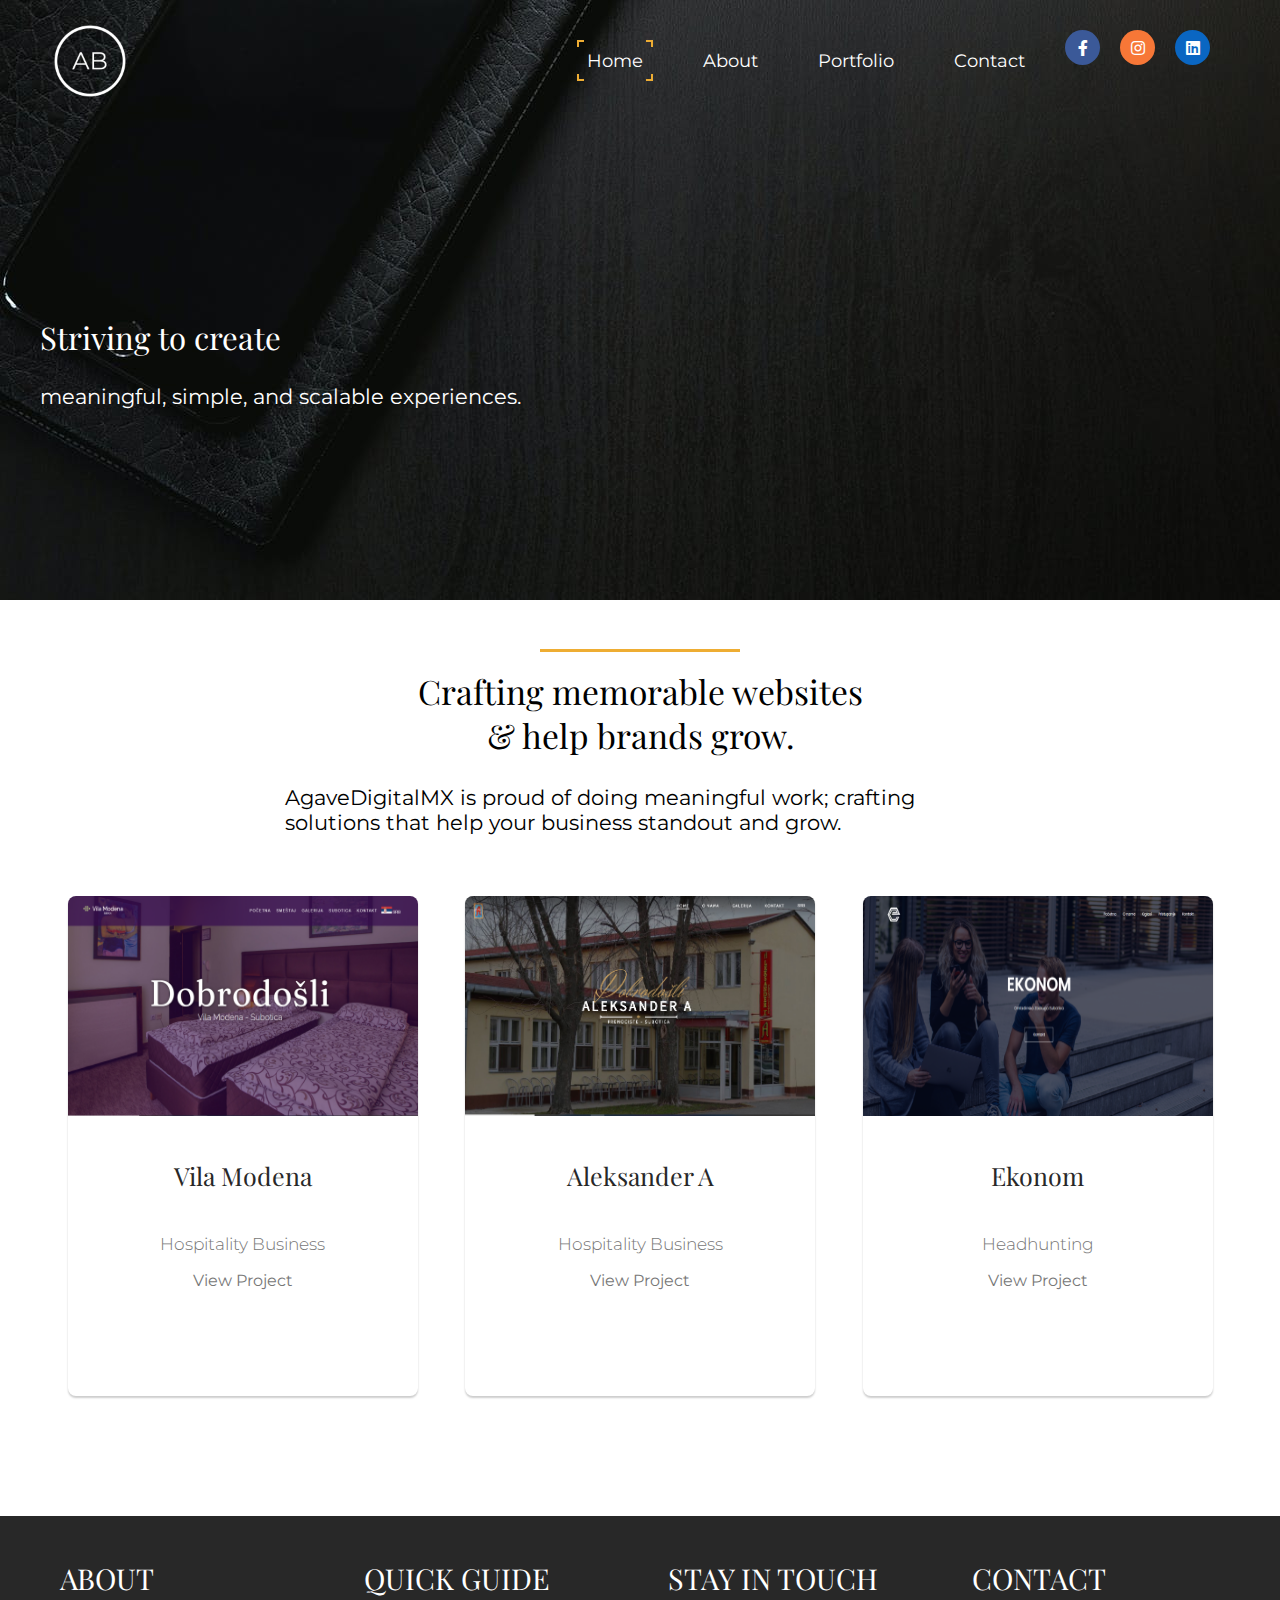
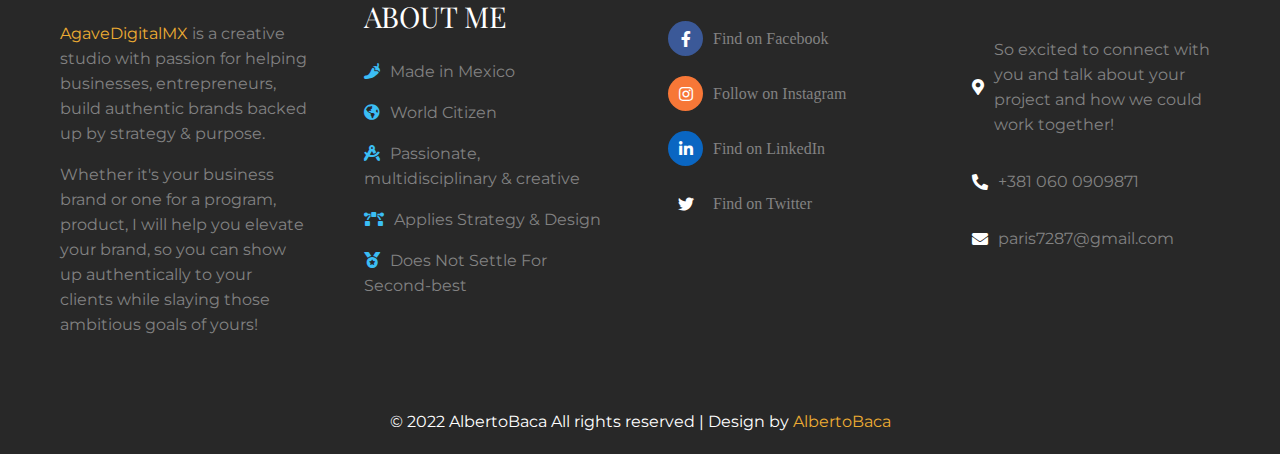
==== portfolio.html @ b795a7bc "Update portfolio.html" ====
<!DOCTYPE html>
<html lang="en">

<head>
    <meta charset="UTF-8">
    <meta http-equiv="X-UA-Compatible" content="IE=edge">
    <meta name="viewport" content="width=device-width, initial-scale=1.0">
    <title>Alberto Baca | Digital Marketing Specialist|Front-end Developer</title>
    <link rel="stylesheet" href="https://cdnjs.cloudflare.com/ajax/libs/font-awesome/5.15.2/css/all.min.css">
    <link rel="stylesheet" href="css/styles.css">
    <link rel="icon" href="favicon.ico">

</head>

<body>
    <header class="main-header">
        <div class="container container--flex">
            <img src="./images/Alberto Baca-logos_white.png" class="logo-alberto" alt="Alberto-Baca">
            <nav class="main-nav">
                <span class="icon-menu" id="btn-menu"><i class="fas fa-bars"></i></span>
                <ul class="menu" id="menu">
                    <li class="menu__item"><a href="index.html" class="menu__link menu__link--select"><span>Home</span></a></li>
                    <li class="menu__item"><a href="#main-footer" class="menu__link"><span>About</span></a></li>
                    <li class="menu__item"><a href="portfolio.html" class="menu__link"><span>Portfolio</span></a></li>
                    <li class="menu__item"><a href="" class="menu__link"><span>Contact</span></a></li>
                    <div class="nav-social">
                        <a href="https://www.facebook.com/alberto.baca.94" class="nav-social__item"><i
                                class="fab fa-facebook-f"></i></a>
                        <a href="" class="nav-social__item"><i class="fab fa-instagram"></i></a>
                        <a href="https://www.linkedin.com/in/alberto-baca-814433140/" class="nav-social__item"><i
                                class="fab fa-linkedin"></i></a>
                    </div>
                </ul>
            </nav>
        </div>
    </header>
    <div class="banner-portfolio">
        <div class="banner__content">
            <div class="container">
                <h2 class="banner__title">Striving to create</h2>
                <p class="banner__txt">meaningful, simple, and scalable experiences.</p>
            </div>
        </div>
    </div>

    <main class="main">
        <section class="welcome">
            <h2 class="section__title">Crafting memorable websites <br> & help brands grow.</h2>
            <p class="welcome__txt">AgaveDigitalMX is proud of doing meaningful work; crafting solutions that help your business standout and grow.</p>
        
    
        </section>

    <section>
    <div class="contenido">
        <div class="card">
            <img src="./images/vila modena.PNG" alt="">
            <h4>Vila Modena</h4>
            <p>Hospitality Business</p>
            <a href="https://abacadeveloper.github.io/VilaModena/">View Project</a>
        </div>
    
        <div class="card">
            <img src="./images/aleksandera.PNG" alt="">
            <h4>Aleksander A</h4>
            <p>Hospitality Business</p>
            <a href="https://abacadeveloper.github.io/AleksanderA/">View Project</a>
        </div>
    
        <div class="card">
            <img src="./images/Capture-ekonom.PNG" alt="">
            <h4>Ekonom</h4>
            <p>Headhunting</p>
            <a href=" https://abacadeveloper.github.io/ekonom/">View Project</a>
        </div>
    
        
     <!--

        <div class="card">
            <img src="./images/cardiophoenix.PNG" alt="">
            <h4>Cardio Phoenix</h4>
            <p>Medical device company</p>
            <a href="https://www.cardiophoenix.com/">View project</a>
        </div>
    -->
    
    </div>
    </section>
    </main>

    <footer class="main-footer">
        <div class="container">
            <div class="column column--50-25">
                <h2 class="footer__title">About</h2>
                <p class="footer__txt"><span class="color-span"> AgaveDigitalMX </span>is a creative studio with passion for
                    helping businesses, entrepreneurs, build authentic brands
                    backed up by strategy & purpose.
    
                <p class="footer__txt">Whether it's your business brand or one for a program, product, I will help you
                    elevate your brand, so you can
                    show up authentically to your clients while slaying those ambitious goals of yours!</p>
                <!--<p class="footer__author">- Alberto Baca</p>-->
            </div>
    
            <div class="column column--50-25">
                <h2 class="footer__title">Quick guide <br> about me</h2>
                <p class="footer__txt"><i class="fas fa-pepper-hot"></i>Made in Mexico</p>
                <p class="footer__txt"><i class="fas fa-globe-americas"></i>World Citizen</p>
                <p class="footer__txt"><i class="fas fa-drafting-compass"></i>Passionate, multidisciplinary & creative</p>
                <p class="footer__txt"><i class="fas fa-bezier-curve"></i>Applies Strategy & Design</p>
                <p class="footer__txt"><i class="fas fa-medal"></i>Does Not Settle For Second-best</p>
            </div>
            <div class="column column--50-25">
                <h2 class="footer__title">Stay in touch</h2>
                <div class="footer__socials">
                    <div class="social-icon">
                        <i class="fab fa-facebook-f"></i>
                        <a class="social__link" href="https://www.facebook.com/alberto.baca.94">Find on Facebook</a>
                    </div>
                    <div class="social-icon">
                        <i class="fab fa-instagram"></i>
                        <a class="social__link" href="">Follow on Instagram</a>
                    </div>
                    <div class="social-icon">
                        <i class="fab fa-linkedin-in"></i>
                        <a class="social__link" href="https://www.linkedin.com/in/alberto-baca-814433140/">Find on
                            LinkedIn</a>
                    </div>
                    <div class="social-icon">
                        <i class="fab fa-twitter"></i>
                        <a class="social__link" href="">Find on Twitter</a>
                    </div>
                </div>
            </div>
            <div class="column column--50-25">
                <h2 class="footer__title">Contact</h2>
                <div class="contact-icon">
                    <i class="fas fa-map-marker-alt"></i>
                    <p class="contact__txt">So excited to connect with you and talk about your project and how we could work
                        together!</p>
                </div>
                <div class="contact-icon">
                    <i class="fas fa-phone-alt"></i>
                    <p class="contact__txt">+381 060 0909871</p>
                </div>
    
                <div class="contact-icon">
                    <i class="fas fa-envelope"></i>
                    <p class="contact__txt">paris7287@gmail.com</p>
                </div>
            </div>
        </div>
        <p class="copy">&copy; 2022 AlbertoBaca All rights reserved | Design by <span
                class="color-span">AlbertoBaca</span>
        </p>
    </footer>



<script src="./js/menu.js"></script>
</body>
</html>
---- css/styles.css ----
@import url('https://fonts.googleapis.com/css2?family=Comforter&family=Montserrat:wght@100;200;300;400;500;700&family=Playfair+Display:wght@400;500;600;700;800&family=Source+Sans+Pro:wght@200;300;400;600;700&display=swap');

* {
  box-sizing: border-box;
}

body {
  margin: 0;
  font-family: "Roboto";
}

h1,
h2,
h3,
h4,
h5,
h6 {
  font-family: "Playfair Display";
  font-weight: 300;
}

img {
  display: block;
  max-width: 100%;
}

p {
  line-height: 25px;
  font-family: "Source Sans Pro";
}

.container--flex {
  display: flex;
  justify-content: space-between;
  align-items: center;
}

/*Estilos de header*/
.main-header {
  padding: 0 15px;
}

.logo-alberto{
  width: 100px;
}

.main-title {
  color: #fff;
}

.color-span {
  color: #eead33;
}
/*Estilos del menu*/

.icon-menu {
  font-size: 1.5em;
  color: #eead33;
  border: 1px solid white;
  display: block;
  padding: 5px 12px;
  border-radius: 5px;
  cursor: pointer;
}
.menu {
  position: absolute;
  top: 80px;
  left: 0;
  background: #212121;
  width: 100%;
  list-style: none;
  padding: 20px;
  margin: 0;
  z-index: 999;
  opacity: 0;
  visibility: hidden;
  transition: all 0.5s;
}

.menu__item {
  padding: 20px;
  text-align: center;
  width: 150px;
  margin: auto;
}

.menu__link {
  color: #fff;
  text-decoration: none;
  position: relative;
  display: block;
  font-family: "Montserrat";
}

.menu__link::before {
  content: "";
  position: absolute;
  width: 5px;
  height: 5px;
  border-right: 2px solid #eead33;
  border-top: 2px solid #eead33;
  top: 0;
  right: 0;
  opacity: 0;
}

.menu__link::after {
  content: "";
  position: absolute;
  width: 5px;
  height: 5px;
  border-left: 2px solid #eead33;
  border-bottom: 2px solid #eead33;
  left: 0;
  bottom: 0;
  opacity: 0;
}

.menu__link span::before {
  content: "";
  position: absolute;
  width: 5px;
  height: 5px;
  border-left: 2px solid #eead33;
  border-top: 2px solid #eead33;
  top: 0;
  left: 0;
  opacity: 0;
}

.menu__link span::after {
  content: "";
  position: absolute;
  width: 5px;
  height: 5px;
  border-bottom: 2px solid #eead33;
  border-right: 2px solid #eead33;
  bottom: 0;
  right: 0;
  opacity: 0;
}

.menu__link span {
  padding: 10px;
  font-size: 1.1em;
  display: block;
}

.menu__link--select::before,
.menu__link--select::after,
.menu__link--select span::before,
.menu__link--select span::after {
  opacity: 1;
}

.menu__item:hover .menu__link::before,
.menu__item:hover .menu__link::after,
.menu__item:hover .menu__link span::before,
.menu__item:hover .menu__link span::after {
  opacity: 1;
}

.nav-social {
  display: flex;
  justify-content: center;
}

.nav-social__item {
  width: 35px;
  height: 35px;
  display: block;
  text-align: center;
  padding: 10px;
  border-radius: 50%;
  margin: 10px;
}

.nav-social__item:first-child {
  background: #3b5998;
}

.nav-social__item:nth-child(2) {
  background: #f77737;
}

.nav-social__item:nth-child(3) {
  background: #0a66c2;
}

.nav-social__item i {
  color: white;
}

.fa-facebook-f {
  color: white;
}

.mostrar {
  opacity: 1;
  visibility: visible;
}
/*Estilos del banner*/

.banner {
  background: url(../images/marketing-specialist.JPG);
  height: 80vh;
  min-height: 400px;
  position: absolute;
  display: flex;
  background-size: cover;
  top: 0;
  left: 0;
  width: 100%;
  z-index: -999;
}

.banner-portfolio {
  background: url(../images/banner.jpg);
  min-height: 400px;
  position: absolute;
  top: 0;
  left: 0;
  width: 100%;
  z-index: -999;
}

.banner::before {
  content: "";
  width: 100%;
  height: 80vh;
  min-height: 400px;
  background: rgba(0, 0, 0, 0.3);
  position: absolute;
  top: 0;
  left: 0;
}

.banner__content {
  width: 100%;
  padding: 15px;
  position: absolute;
  top: 60%;
  left: 50%;
  transform: translateX(-50%) translateY(-50%);
  color: #fff;
  font-size: 1.3em;
}



/*Estilos de Main*/
.main {
  margin-top: 400px;
}

.section__title {
  font-size: 2.1rem;
  position: relative;
  text-align: center;
  font-family: "Playfair Display";
}

.section__bottom{
font-size: 1.5 rem;
  position: relative;
  text-align: center;
  font-family: "Montserrat";
}

.section__title::before {
  content: "";
  width: 200px;
  position: absolute;
  top: -20px;
  left: 50%;
  transform: translateX(-50%);
  height: 3px;
  background: #eead33;
}


.welcome {
  text-align: center;
  padding: 20px;
  max-width: 750px;
  margin: auto;
}

.welcome__txt {
  font-size: 1.3em;
  color: #000;
  text-align:left;
}

p{
  font-family: "Montserrat";
}

.welcome__btn {
  display: block;
  border: 2px solid #eead33;
  width: 200px;
  margin: auto;
  padding: 10px;
  text-decoration: none;
  text-align: center;
  color: #eead33;
  font-size: 1.2em;
  font-weight: bold;
  margin-top: 30px;
  transition: all 0.5s;
}

.welcome__btn:hover {
  background: #eead33;
  color: white;
}

.container-designs {
  margin: 20px 0;
}

.design__item {
  position: relative;
}

.design__item::before {
  content: "";
  width: 100%;
  height: 100%;
  background: rgba(0, 0, 0, 0.4);
  position: absolute;
  top: 0;
  left: 0;
}
.design__title {
  position: absolute;
  top: 40%;
  left: 50%;
  transform: translateX(-50%) translateY(-50%);
  color: white;
  font-size: 1.8em;
  width: 100%;
  text-align: center;
}

.design__title::before {
  content: "";
  width: 200px;
  position: absolute;
  top: -20px;
  left: 50%;
  transform: translateX(-50%);
  height: 3px;
  background: #eead33;
}

.design__title::after {
  content: "";
  width: 200px;
  position: absolute;
  bottom: -30px;
  left: 50%;
  transform: translateX(-50%);
  height: 3px;
  background: #eead33;
}

/*Testimonials*/
.container-testimonials {
  margin: 60px auto;
  max-width: 600px;
}

.testimonials__img {
  width: 120px;
  height: 120px;
  border-radius: 50%;
  object-fit: cover;
  margin: auto;
}

.testimonials__txt {
  text-align: center;
  padding: 20px;
}

.testimonials__name {
  text-align: center;
  font-size: 1.4em;
  color: #eead33;
  font-weight: bold;
  text-transform: uppercase;
}

.testimonials__location {
  text-align: center;
  font-size: 0.8em;
  color: #282828;
  font-weight: 400;
  text-transform: uppercase;
}

/*iconos*/
.box {
  display: flex;
  justify-content: space-between;
  align-items: center;
  padding: 10px;
  margin: 30px 0;
}

.box__content {
  width: 70%;
}

.box__icon {
  width: 100px;
  height: 100px;
  border: 2px solid #999;
  border-radius: 50%;
  display: flex;
  justify-content: center;
  align-items: center;
  font-size: 2em;
  color: #eead33;
}

.box__icon:hover {
  color: black;
}

.box__title {
  color: #eead33;
  margin: 0;
}

.box__txt {
  color: #999;
}

.newsletter {
  margin: 100px 0;
}

.form {
  margin: auto;
  display: flex;
  justify-content: space-between;
  align-items: center;
  padding: 20px;
  max-width: 600px;
}

.form__mail {
  display: block;
  background: #ddd;
  padding: 15px;
  width: 75%;
  border: none;
  font-size: 1em;
}

.form__submit {
  display: block;
  background: #eead33;
  border: none;
  padding: 15px;
  width: 20%;
  color: white;
  font-size: 1em;
}

/*Tarjetas*/

.contenido {
  width: 100%;
  max-width: 1200px;
  height: 100%;
  display: flex;
  flex-wrap: wrap;
  justify-content: space-evenly;
  margin: auto;
  margin-bottom: 100px;
}

.contenido .card {
  width: 350px;
  height: 500px;
  border-radius: 8px;
  box-shadow: 0 2px 2px rgba(0, 0, 0, 0.2);
  overflow: hidden;
  margin: 20px;
  text-align: center;
  transition: all 0.25s;
}

.contenido .card:hover {
  transform: translateY(-15px);
  box-shadow: 0 12px 16px rgba(0, 0, 0, 0.2);
}

.contenido .card img {
  width: 350px;
  height: 220px;
}

.contenido .card h4 {
  font-weight: 600;
  font-size: 25px;
  padding: 10px 10px;
  font-family: "Playfair Display";
  font-weight: 400;
  color: #282828;
}

.contenido .card p {
  padding: 0 1rem;
  font-size: 17px;
  font-weight: 300;
  font-family: "Montserrat";
  line-height: 1.2rem;
  text-align: center;
  color: #777;
}

.contenido .card a {
  font-weight: 400;
  color: #777;
  font-family: "Montserrat";
  text-decoration: none;
}

.contenido .card a:hover {
  font-weight: 400;
  color: #f77737;
  font-family: "Montserrat";
  text-decoration: none;
  transition: 1s ease;
}

/*END Tarjetas*/

/*Footer*/
.main-footer {
  background: #282828;
  color: #828282;
}

.main-footer .container {
  display: flex;
  flex-wrap: wrap;
  justify-content: space-between;
}

.footer__title {
  font-size: 1.8em;
  color: white;
  text-transform: uppercase;
}

.column--50-25 {
  width: 49%;
  padding: 20px;
}

.footer__author {
  text-align: right;
  color: #eead33;
  display: block;
}

.footer__txt .fa-pepper-hot {
  color: #3bbef5;
  margin-right: 10px;
}

.footer__txt .fa-globe-americas {
  color: #3bbef5;
  margin-right: 10px;
}

.footer__txt .fa-drafting-compass {
  color: #3bbef5;
  margin-right: 10px;
}

.footer__txt .fa-bezier-curve {
  color: #3bbef5;
  margin-right: 10px;
}

.footer__txt .fa-medal {
  color: #3bbef5;
  margin-right: 10px;
}

.footer__link {
  color: #eead33;
}

.footer__date {
  font-size: 0.8em;
  border-bottom: 1px solid #888;
  padding-bottom: 10px;
  color: white;
}

.social-icon {
  display: flex;
  align-items: center;
  margin-bottom: 20px;
}

.social-icon i {
  margin-right: 10px;
  width: 35px;
  height: 35px;
  text-align: center;
  color: white;
  padding: 10px;
  border-radius: 50%;
}

.social-icon .fa-facebook-f {
  background: #3b5998;
}

.social-icon .fa-instagram {
  background: #f77737;
}

.social-icon .fa-linkedin-in {
  background: #0a66c2;
}

.social__link {
  display: block;
  text-decoration: none;
  color: #828282;
}

.contact-icon {
  display: flex;
  align-items: center;
}

.contact-icon .fas {
  color: white;
  display: block;
  margin-right: 10px;
}

.copy {
  padding: 20px;
  color: white;
  text-align: center;
}



.second-footer{
  height: 100px;
  display: flex;
  justify-content: center;
  align-items: center;
}

.certification{
 background-color: #fff;
 width: 100%;
 display: flex;
 justify-content: space-evenly;
 height: 30vh;
 align-items: center;

}

.academy-badge{
  display: flex;
  justify-content: space-evenly;
  align-items: center;
  width: 1200px;
  height: 30vh;
  margin: 0 auto;
}

.academy-badge a{
  width: 250px;
  margin: 0 auto;
}


/* for media queries 480px 768px 1280px 1600px*/

/*A partir de 768 va a haber un cambio de estilo*/
@media screen and (min-width: 768px) {
  .menu {
    position: static;
    opacity: 1;
    visibility: visible;
    width: auto;
    display: flex;
    background: none;
    font-size: 0.8em;
  }

  .menu__item {
    width: auto;
  }

  .icon-menu {
    display: none;
  }

  .banner {
    min-height: 500px;
  }

  .banner::before {
    min-height: 500px;
  }

  .main {
    margin-top: 400px;
  }

  .box {
    justify-content: center;
  }

  .box__icon {
    margin-right: 30px;
  }
}

@media screen and (min-width: 1024px) {
  .container {
    width: 1000px;
    margin: auto;
  }

  .main-title {
    font-size: 2.5em;
  }

  .menu {
    font-size: 1em;
  }

  .banner {
    min-height: 600px;
  }

  .banner-portfolio{
    min-height: 600px;

  }

  .banner::before {
    min-height: 600px;
  }

  .banner__title .banner__txt {
    font-size: 1.5em;
    padding: 10px;
  }


  .main {
    margin-top: 500px;
  }

  .design__item {
    height: 400px;
  }

  .container-designs .design__img {
    height: 100%;
    width: 100%;
    object-fit: cover;
  }

  .container-designs,
  .container-tips {
    display: flex;
    flex-wrap: wrap;
  }

  .design__item {
    width: 50%;
  }

  .container-box {
    width: 50%;
  }

  .container-tips {
    height: 500px;
  }

  .container-tips .design__item {
    height: 100%;
  }

  .container-tips .design__img {
    height: 100%;
    width: 100%;
    object-fit: cover;
  }

  .column--50-25 {
    width: 24%;
  }
}

@media screen and (min-width: 1280px) {
  .container {
    width: 1200px;
  }

  .design__title {
    font-size: 2.5em;
  }

  .design__item {
    height: 500px;
  }
}

@media screen and (min-width: 1600px) {
  .container {
    width: 1400px;
  }

  .banner__txt {
    font-size: 2em;
  }


  .bottom{
  font: size .5rem;
}
}
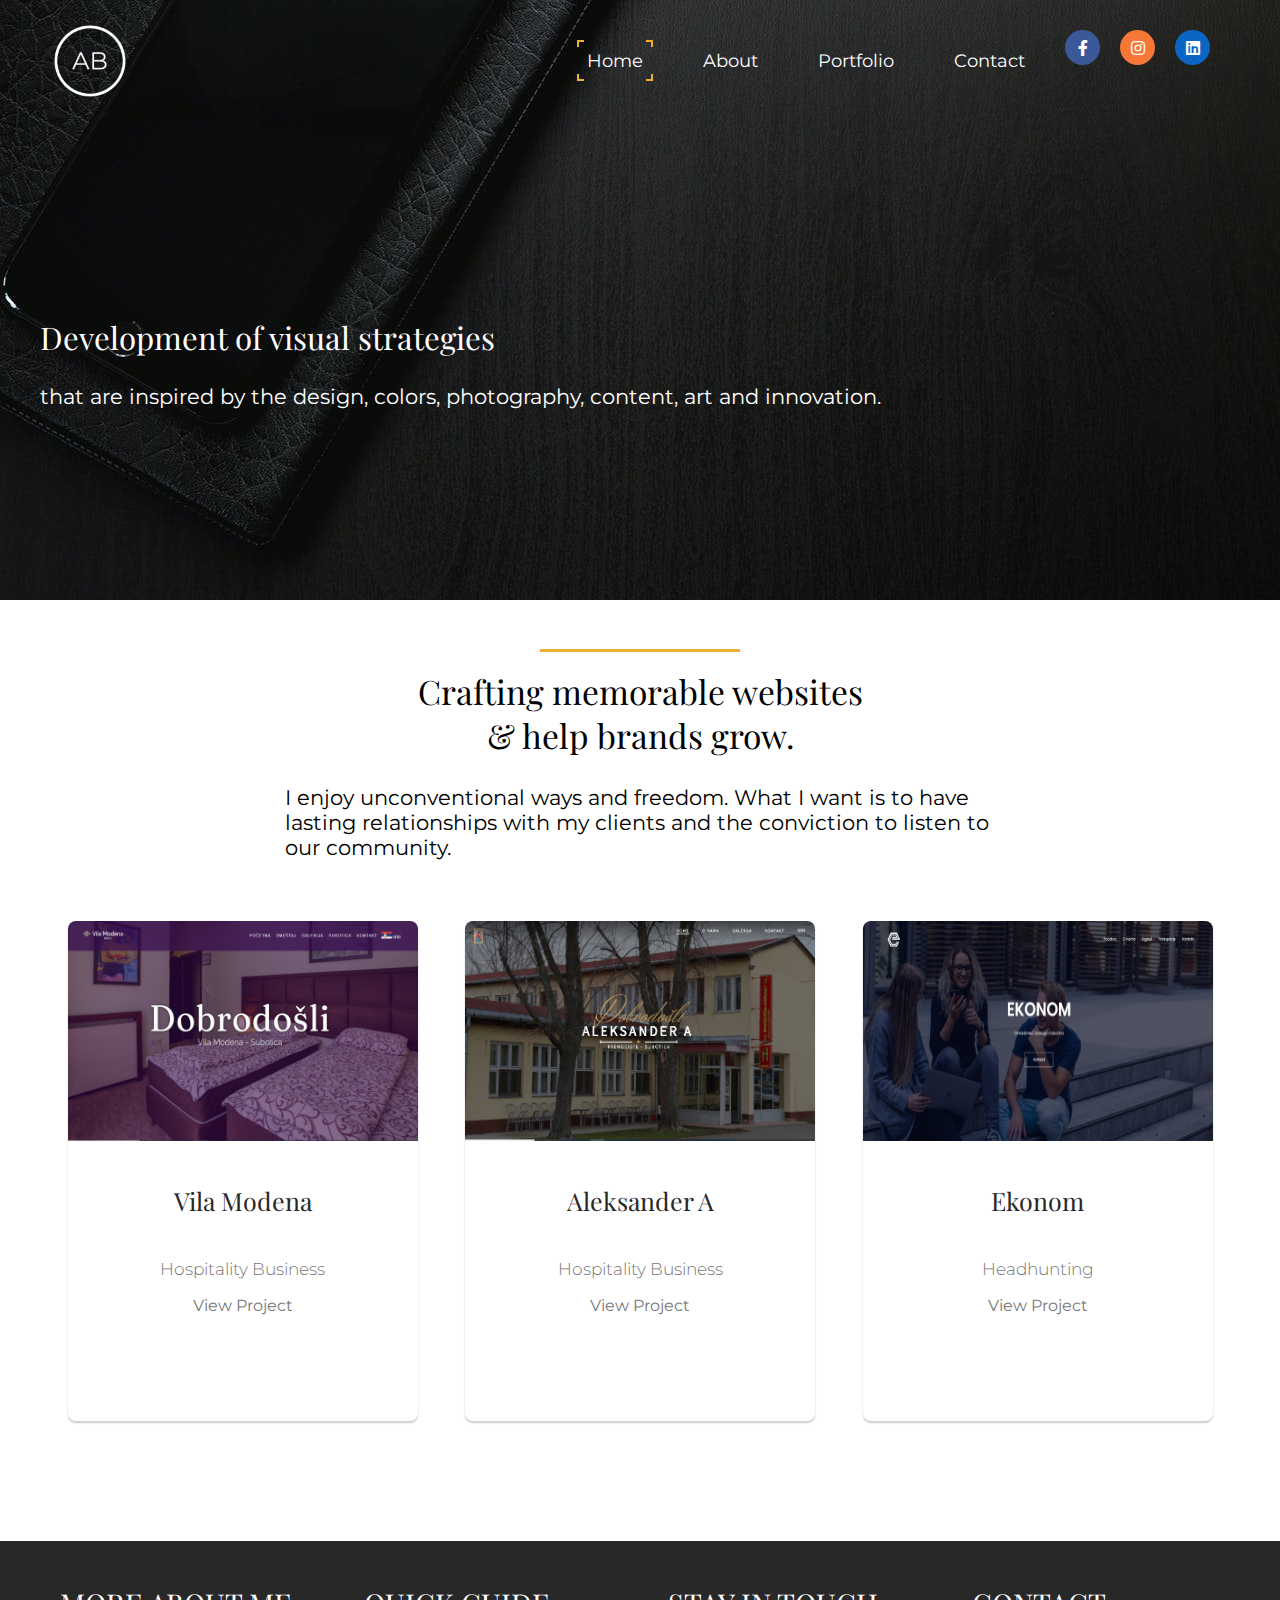
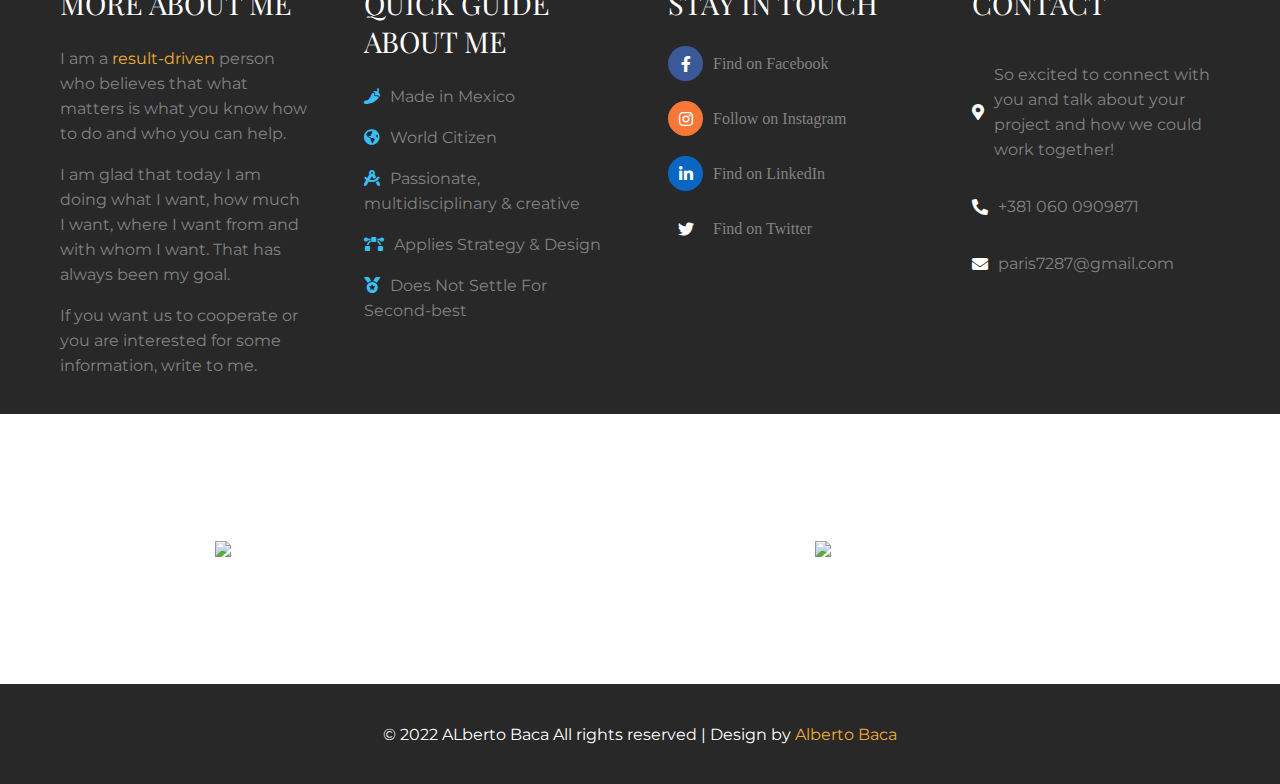
==== commit 3f7802d9: "Update portfolio.html" ====
--- a/portfolio.html
+++ b/portfolio.html
@@ -37,8 +37,8 @@
     <div class="banner-portfolio">
         <div class="banner__content">
             <div class="container">
-                <h2 class="banner__title">Striving to create</h2>
-                <p class="banner__txt">meaningful, simple, and scalable experiences.</p>
+                <h2 class="banner__title">Development of visual strategies</h2>
+                <p class="banner__txt">that are inspired by the design, colors, photography, content, art and innovation.</p>
             </div>
         </div>
     </div>
@@ -46,7 +46,7 @@
     <main class="main">
         <section class="welcome">
             <h2 class="section__title">Crafting memorable websites <br> & help brands grow.</h2>
-            <p class="welcome__txt">AgaveDigitalMX is proud of doing meaningful work; crafting solutions that help your business standout and grow.</p>
+            <p class="welcome__txt">I enjoy unconventional ways and freedom. What I want is to have lasting relationships with my clients and the conviction to listen to our community.</p>
         
     
         </section>
@@ -89,21 +89,21 @@
     </section>
     </main>
 
+   
     <footer class="main-footer">
         <div class="container">
             <div class="column column--50-25">
-                <h2 class="footer__title">About</h2>
-                <p class="footer__txt"><span class="color-span"> AgaveDigitalMX </span>is a creative studio with passion for
-                    helping businesses, entrepreneurs, build authentic brands
-                    backed up by strategy & purpose.
-    
-                <p class="footer__txt">Whether it's your business brand or one for a program, product, I will help you
-                    elevate your brand, so you can
-                    show up authentically to your clients while slaying those ambitious goals of yours!</p>
+                 <h2 class="footer__title">More About Me</h2>
+                <p class="footer__txt">I am a<span class="color-span"> result-driven </span> person who believes that what matters is what you know how to do and who you can help.
+                
+                <p class="footer__txt"> I am glad that today I am doing what I want, how much I want, where I want from and with whom I want. That has always
+                been my goal.</p>
+
+                <p>If you want us to cooperate or you are interested for some information, write to me.</p>
                 <!--<p class="footer__author">- Alberto Baca</p>-->
             </div>
-    
-            <div class="column column--50-25">
+            
+            <div class="column column--50-25">        
                 <h2 class="footer__title">Quick guide <br> about me</h2>
                 <p class="footer__txt"><i class="fas fa-pepper-hot"></i>Made in Mexico</p>
                 <p class="footer__txt"><i class="fas fa-globe-americas"></i>World Citizen</p>
@@ -113,7 +113,7 @@
             </div>
             <div class="column column--50-25">
                 <h2 class="footer__title">Stay in touch</h2>
-                <div class="footer__socials">
+                <div class="footer__socials"> 
                     <div class="social-icon">
                         <i class="fab fa-facebook-f"></i>
                         <a class="social__link" href="https://www.facebook.com/alberto.baca.94">Find on Facebook</a>
@@ -124,8 +124,7 @@
                     </div>
                     <div class="social-icon">
                         <i class="fab fa-linkedin-in"></i>
-                        <a class="social__link" href="https://www.linkedin.com/in/alberto-baca-814433140/">Find on
-                            LinkedIn</a>
+                        <a class="social__link" href="https://www.linkedin.com/in/alberto-baca-814433140/">Find on LinkedIn</a>
                     </div>
                     <div class="social-icon">
                         <i class="fab fa-twitter"></i>
@@ -133,29 +132,44 @@
                     </div>
                 </div>
             </div>
-            <div class="column column--50-25">
-                <h2 class="footer__title">Contact</h2>
-                <div class="contact-icon">
-                    <i class="fas fa-map-marker-alt"></i>
-                    <p class="contact__txt">So excited to connect with you and talk about your project and how we could work
-                        together!</p>
-                </div>
-                <div class="contact-icon">
-                    <i class="fas fa-phone-alt"></i>
-                    <p class="contact__txt">+381 060 0909871</p>
-                </div>
-    
-                <div class="contact-icon">
-                    <i class="fas fa-envelope"></i>
-                    <p class="contact__txt">paris7287@gmail.com</p>
+
+                <div class="column column--50-25">
+                     <h2 class="footer__title">Contact</h2>
+                    <div class="contact-icon">
+                         <i class="fas fa-map-marker-alt"></i>
+                         <p class="contact__txt">So excited to connect with you and talk about your project and how we could work together!</p>
+                    </div>
+                    <div class="contact-icon">
+                        <i class="fas fa-phone-alt"></i>
+                        <p class="contact__txt">+381 060 0909871</p>
+                    </div>
+                
+                    <div class="contact-icon">
+                        <i class="fas fa-envelope"></i>
+                        <p class="contact__txt">paris7287@gmail.com</p>
+                    </div>
                 </div>
             </div>
-        </div>
-        <p class="copy">&copy; 2022 AlbertoBaca All rights reserved | Design by <span
-                class="color-span">AlbertoBaca</span>
-        </p>
+
+            <section class="certification">
+                <div class='academy-badge'>
+                    <a href='http://academy.hubspot.com/certification' title='Digital Marketing ' target="_blank">
+                        <img
+                            src='https://hubspot-academy.s3.amazonaws.com/prod/tracks/user-badges/26879676/54c838c7e5d2475f8ab4f4d343671700.png' />
+                    </a>
+
+                    <a href='http://academy.hubspot.com/certification' title='Inbound'>
+                        <img
+                            src='https://hubspot-academy.s3.amazonaws.com/prod/tracks/user-badges/26879676/c0d8d9123cd74a4baf21c8b1aa3e2cb2.png' />
+                    </a>
+                </div>                
+            </section>
+
+           <div class="second-footer">
+            <p class="copy">&copy; 2022 ALberto Baca All rights reserved | Design by <span class="color-span">Alberto Baca</span>
+            </p>
+            </div>
     </footer>
-
 
 
 <script src="./js/menu.js"></script>
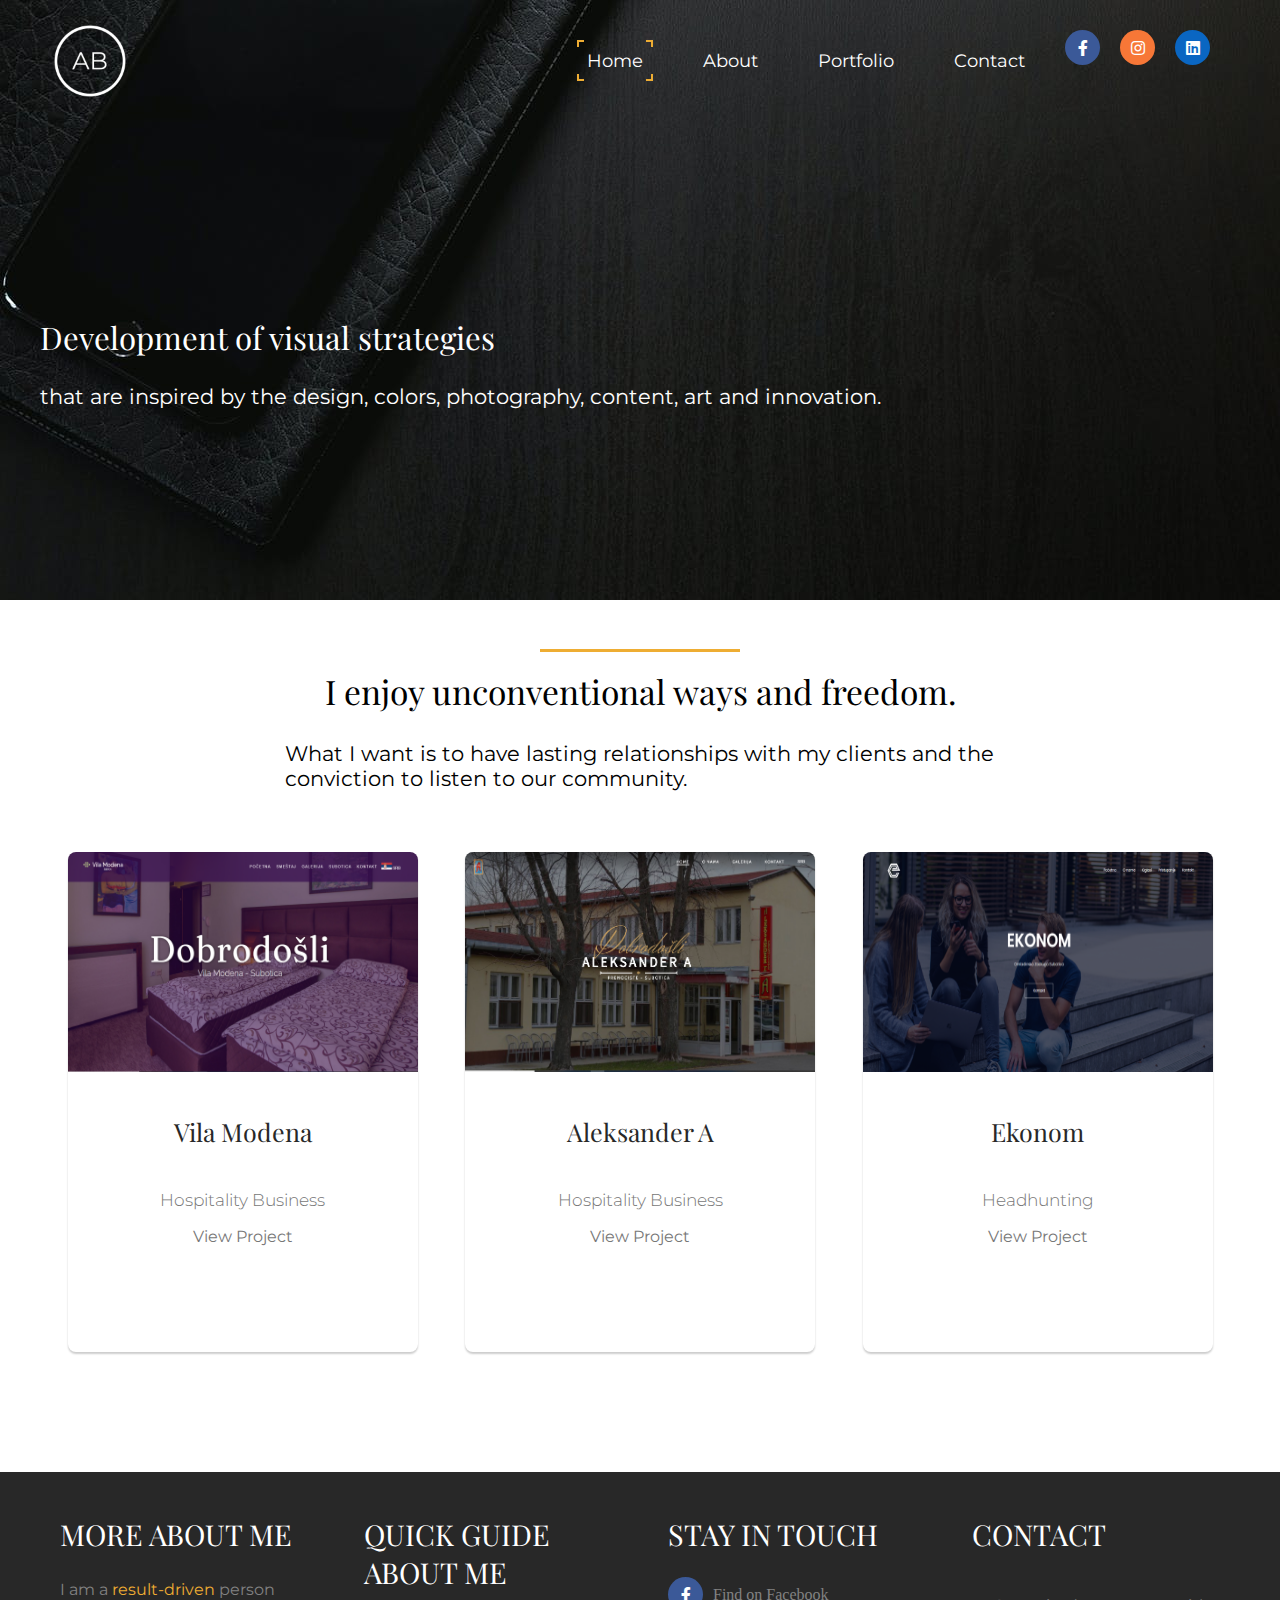
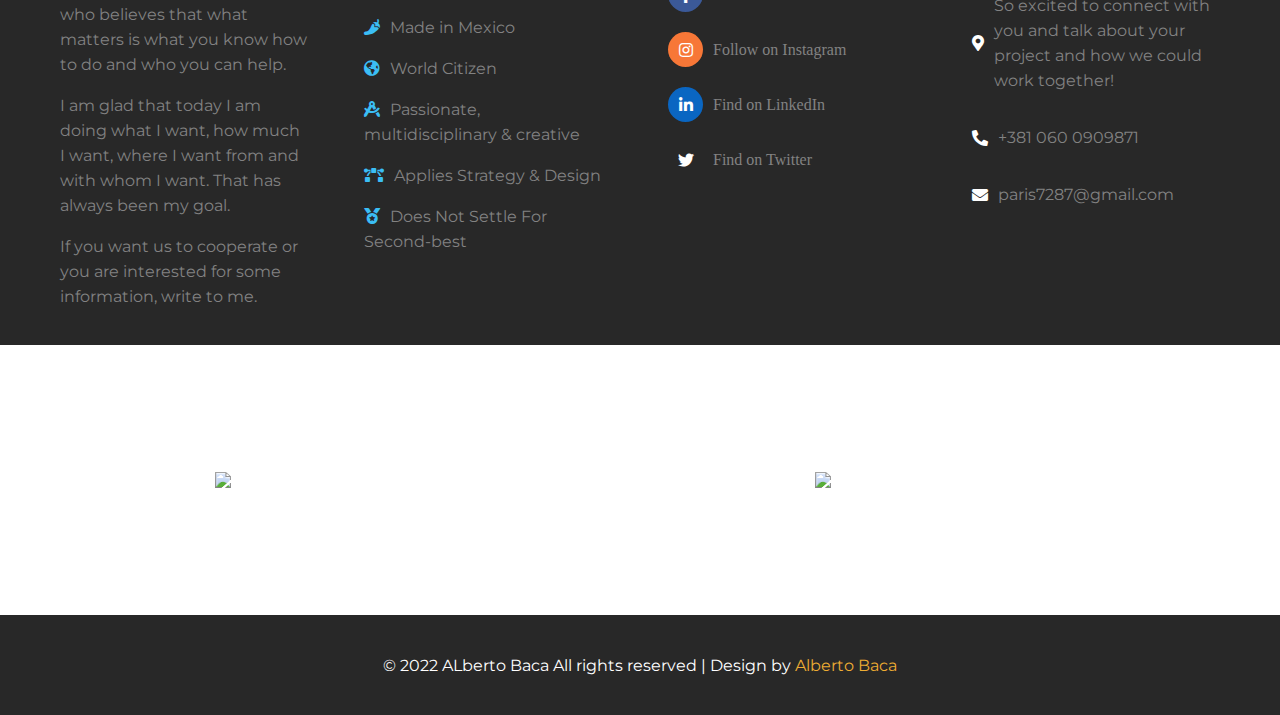
==== commit c791b807: "Update portfolio.html" ====
--- a/portfolio.html
+++ b/portfolio.html
@@ -45,8 +45,8 @@
 
     <main class="main">
         <section class="welcome">
-            <h2 class="section__title">Crafting memorable websites <br> & help brands grow.</h2>
-            <p class="welcome__txt">I enjoy unconventional ways and freedom. What I want is to have lasting relationships with my clients and the conviction to listen to our community.</p>
+            <h2 class="section__title">I enjoy unconventional ways and freedom.</h2>
+            <p class="welcome__txt"> What I want is to have lasting relationships with my clients and the conviction to listen to our community.</p>
         
     
         </section>
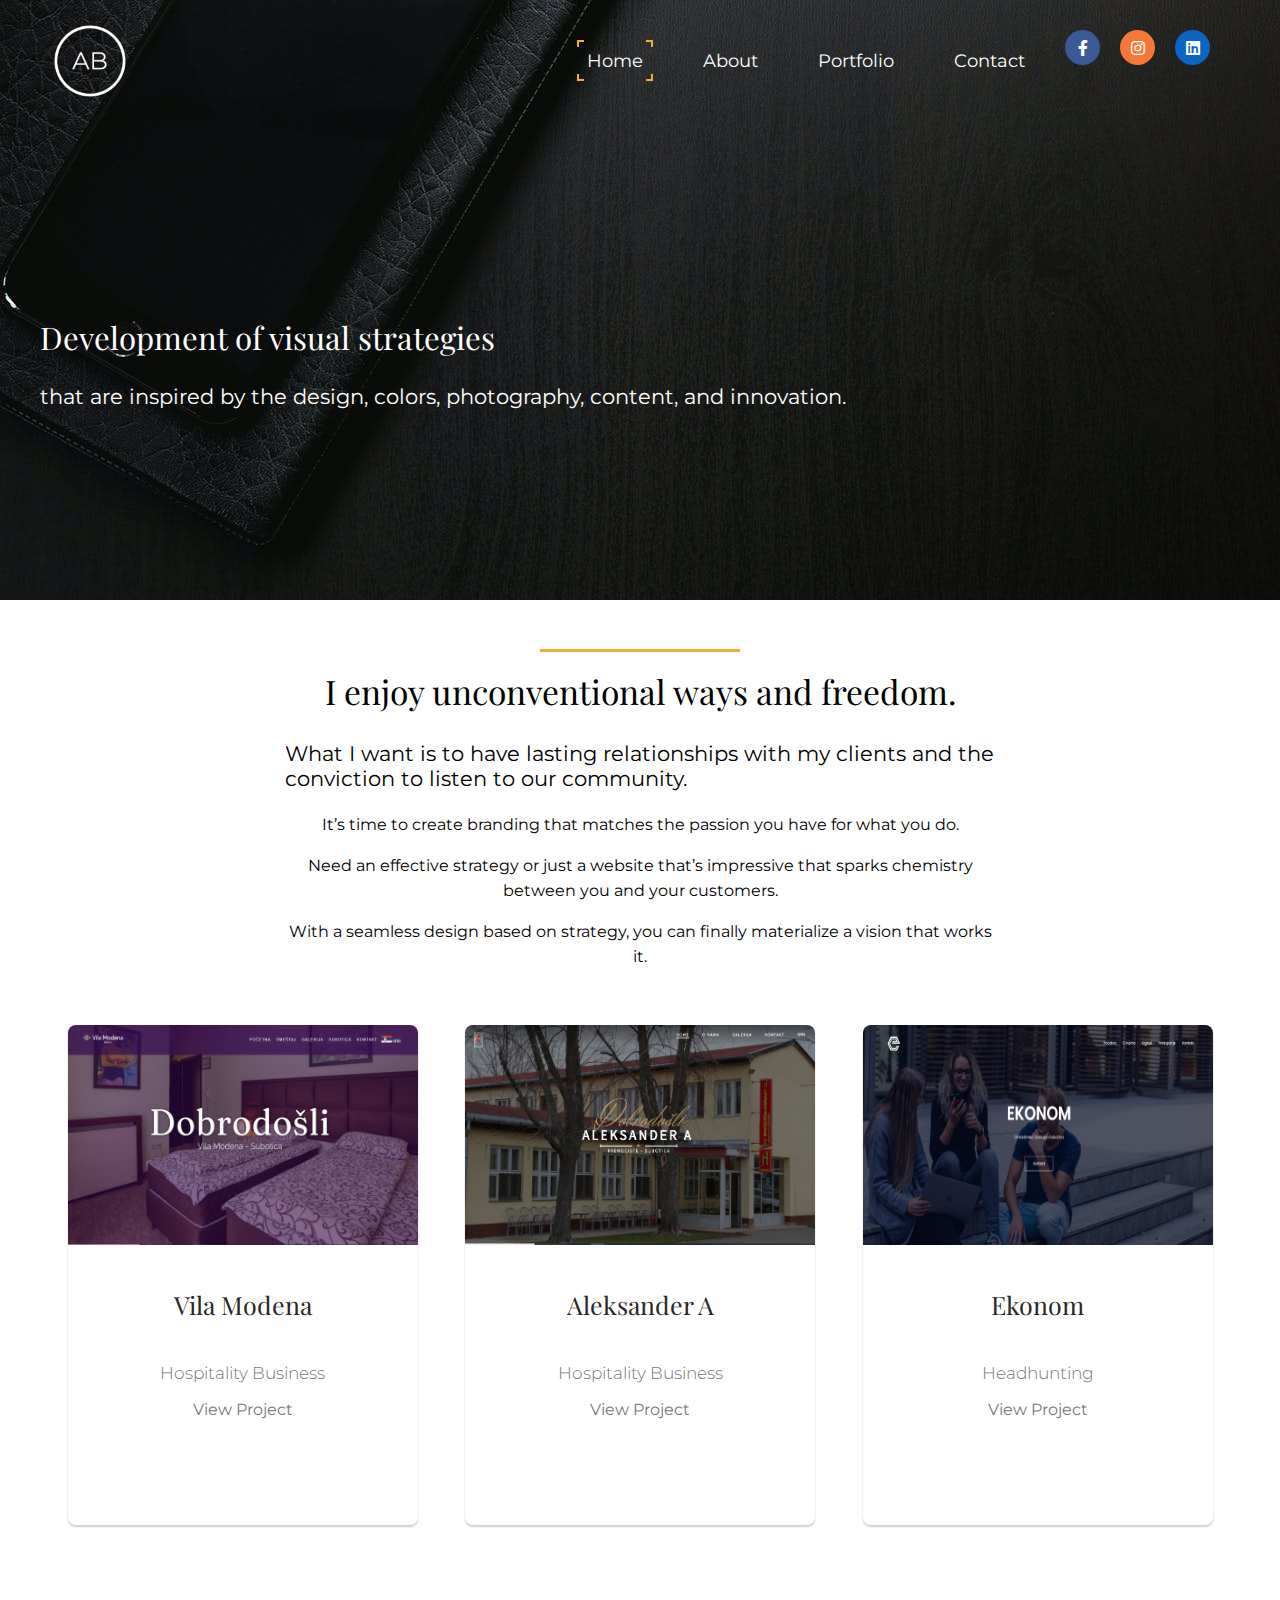
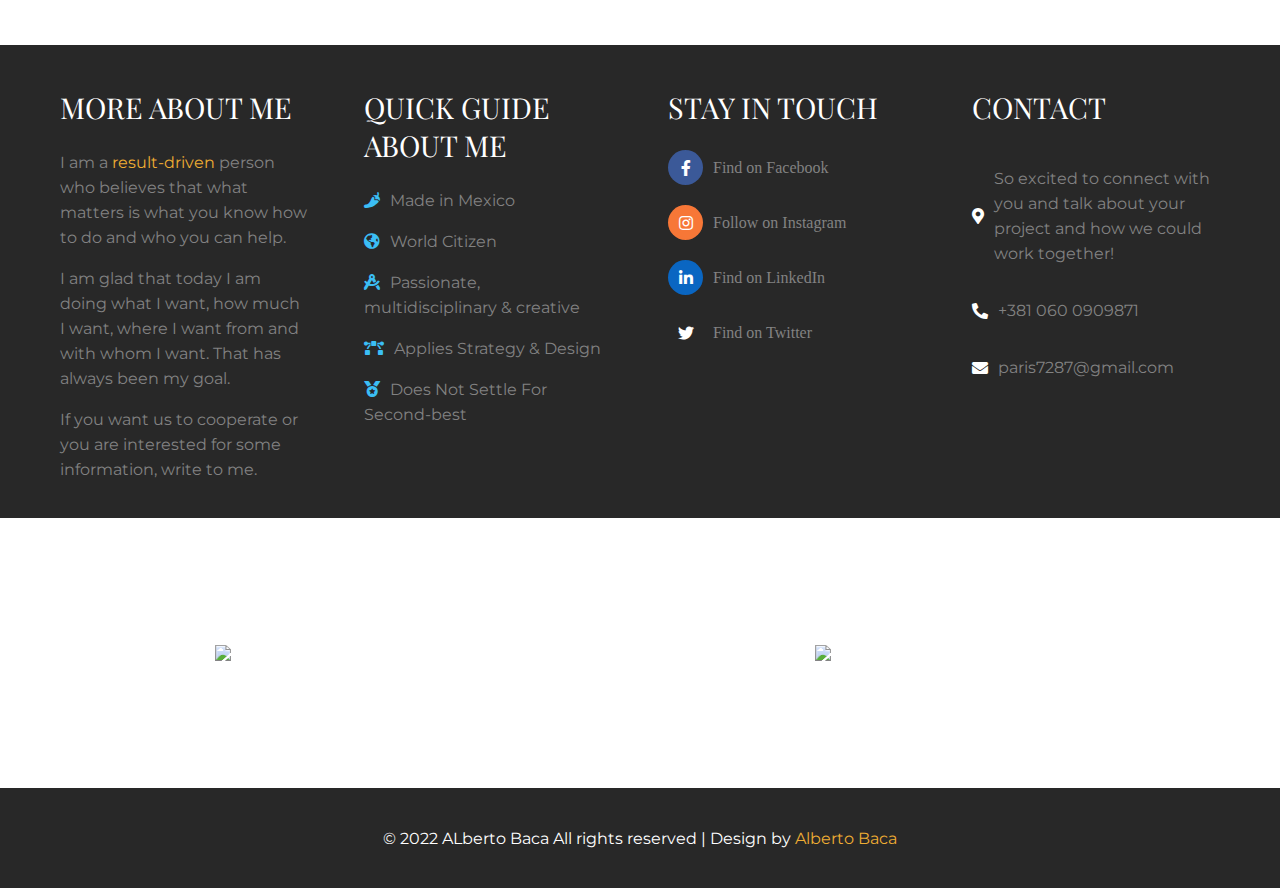
==== commit 2e9a140f: "Update portfolio.html" ====
--- a/portfolio.html
+++ b/portfolio.html
@@ -38,7 +38,7 @@
         <div class="banner__content">
             <div class="container">
                 <h2 class="banner__title">Development of visual strategies</h2>
-                <p class="banner__txt">that are inspired by the design, colors, photography, content, art and innovation.</p>
+                <p class="banner__txt">that are inspired by the design, colors, photography, content, and innovation.</p>
             </div>
         </div>
     </div>
@@ -47,6 +47,9 @@
         <section class="welcome">
             <h2 class="section__title">I enjoy unconventional ways and freedom.</h2>
             <p class="welcome__txt"> What I want is to have lasting relationships with my clients and the conviction to listen to our community.</p>
+            <p> It’s time to create branding that matches the passion you have for what you do.</p>
+            <p>Need an effective strategy or just a website that’s impressive that sparks chemistry between you and your customers.</p> 
+            <p>With a seamless design based on strategy, you can finally materialize a vision that works it.</p> 
         
     
         </section>
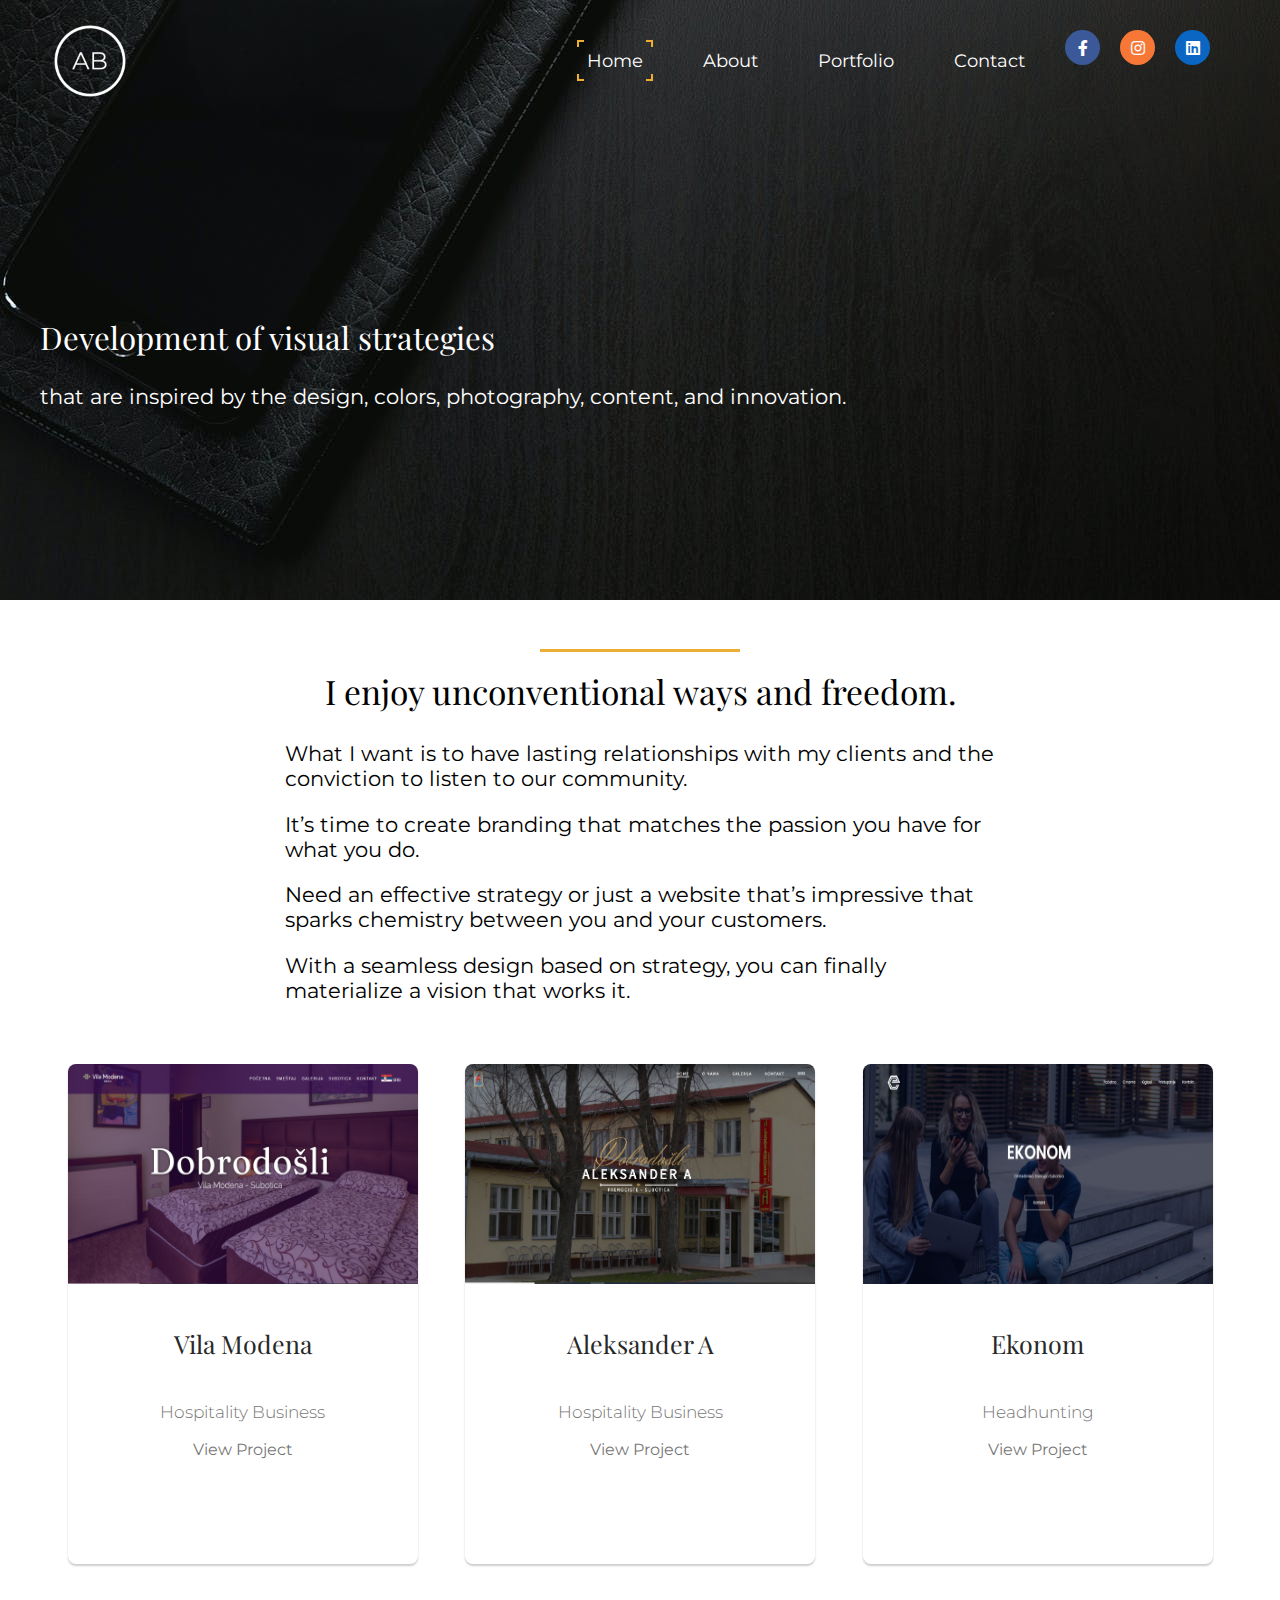
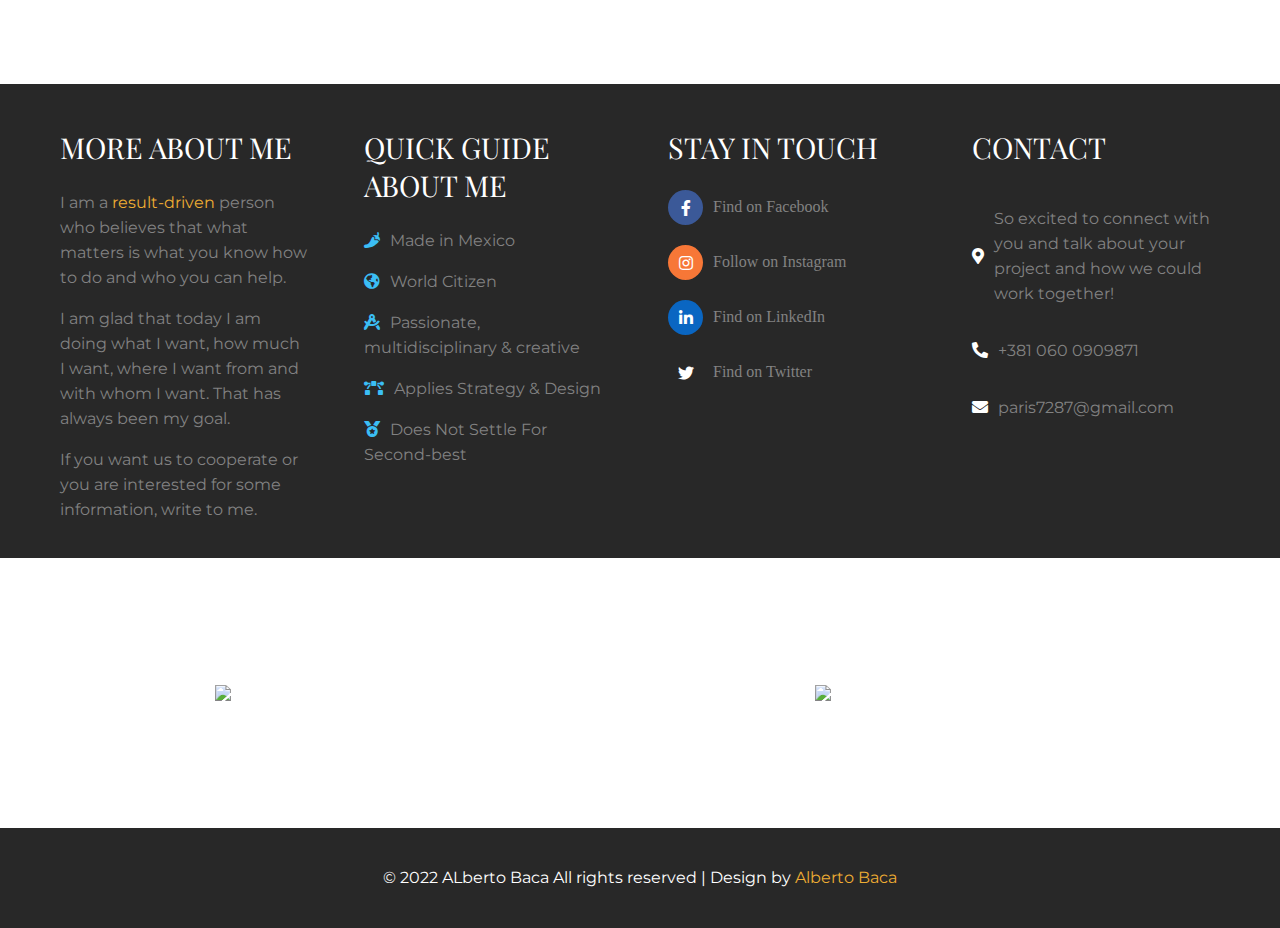
==== commit 9ff492a7: "Update portfolio.html" ====
--- a/portfolio.html
+++ b/portfolio.html
@@ -47,9 +47,9 @@
         <section class="welcome">
             <h2 class="section__title">I enjoy unconventional ways and freedom.</h2>
             <p class="welcome__txt"> What I want is to have lasting relationships with my clients and the conviction to listen to our community.</p>
-            <p> It’s time to create branding that matches the passion you have for what you do.</p>
-            <p>Need an effective strategy or just a website that’s impressive that sparks chemistry between you and your customers.</p> 
-            <p>With a seamless design based on strategy, you can finally materialize a vision that works it.</p> 
+            <p class="welcome__txt"> It’s time to create branding that matches the passion you have for what you do.</p>
+            <p class="welcome__txt">Need an effective strategy or just a website that’s impressive that sparks chemistry between you and your customers.</p> 
+            <p class="welcome__txt">With a seamless design based on strategy, you can finally materialize a vision that works it.</p> 
         
     
         </section>
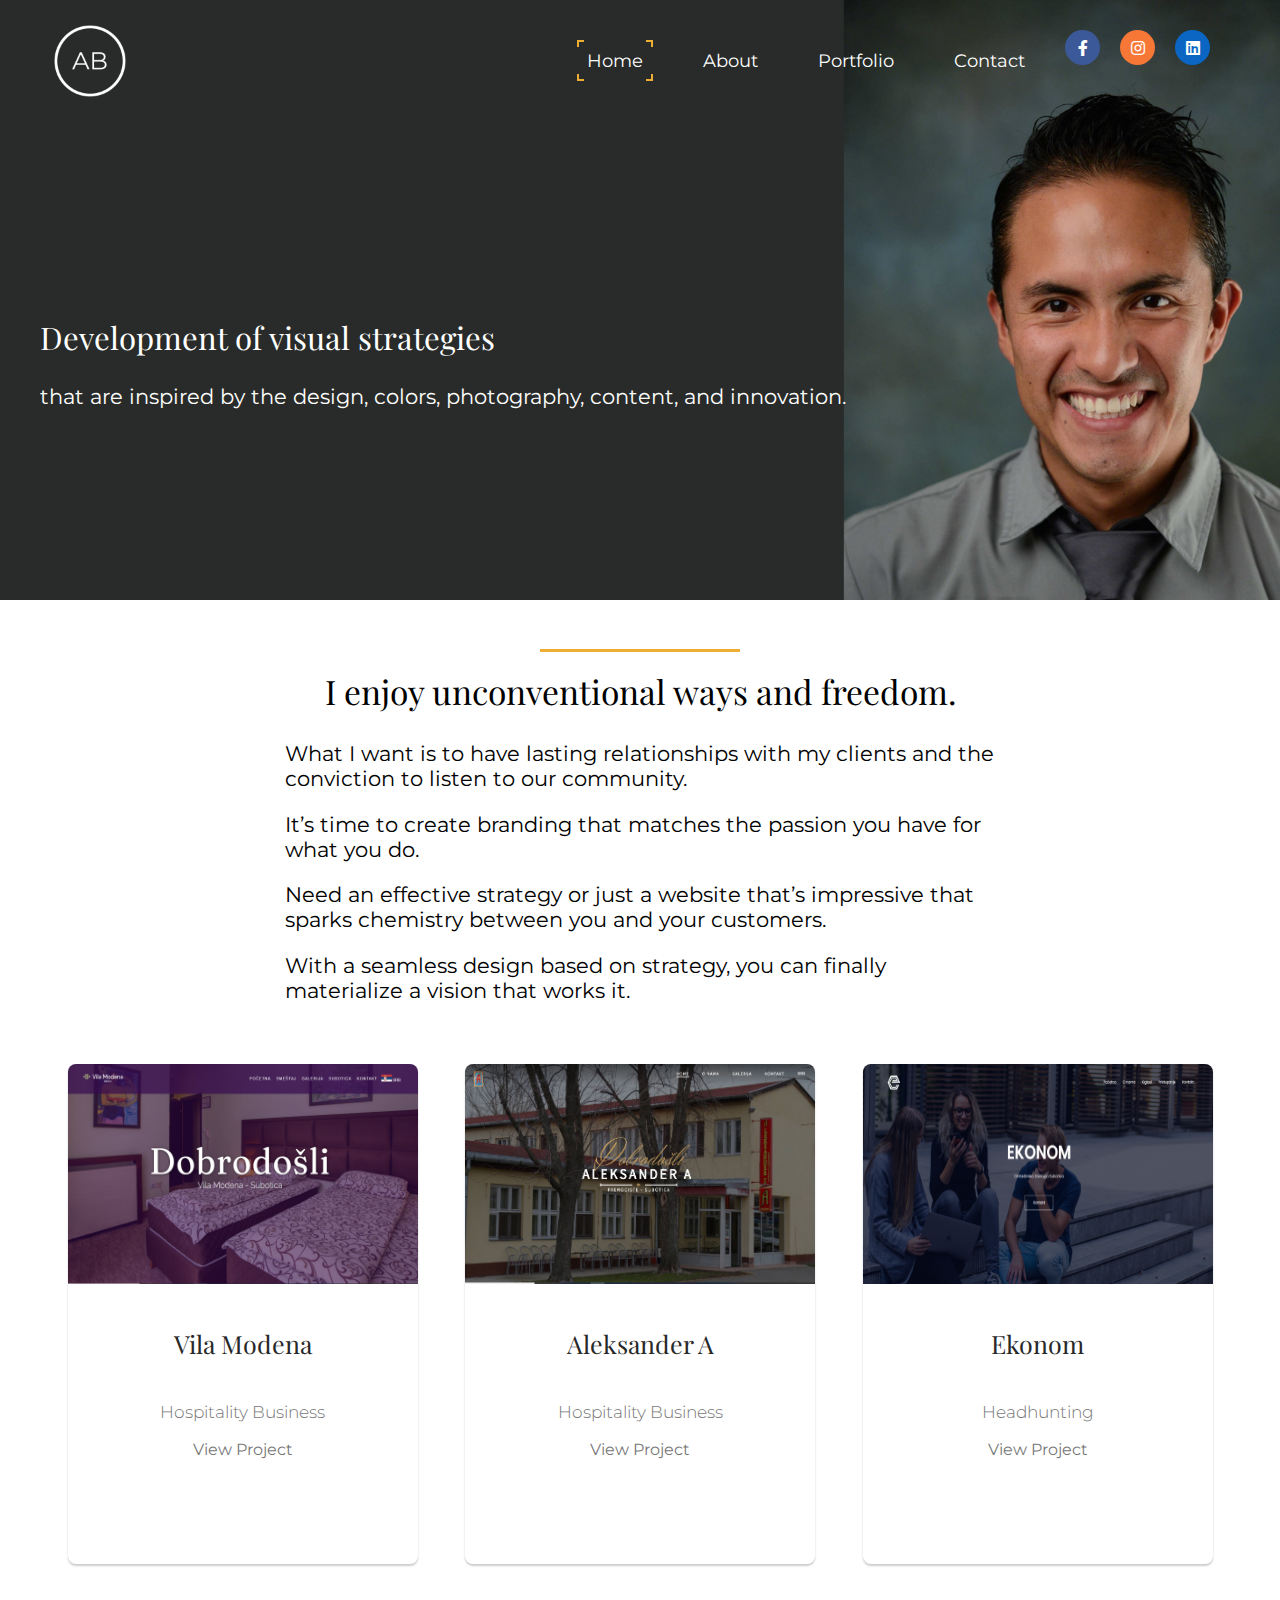
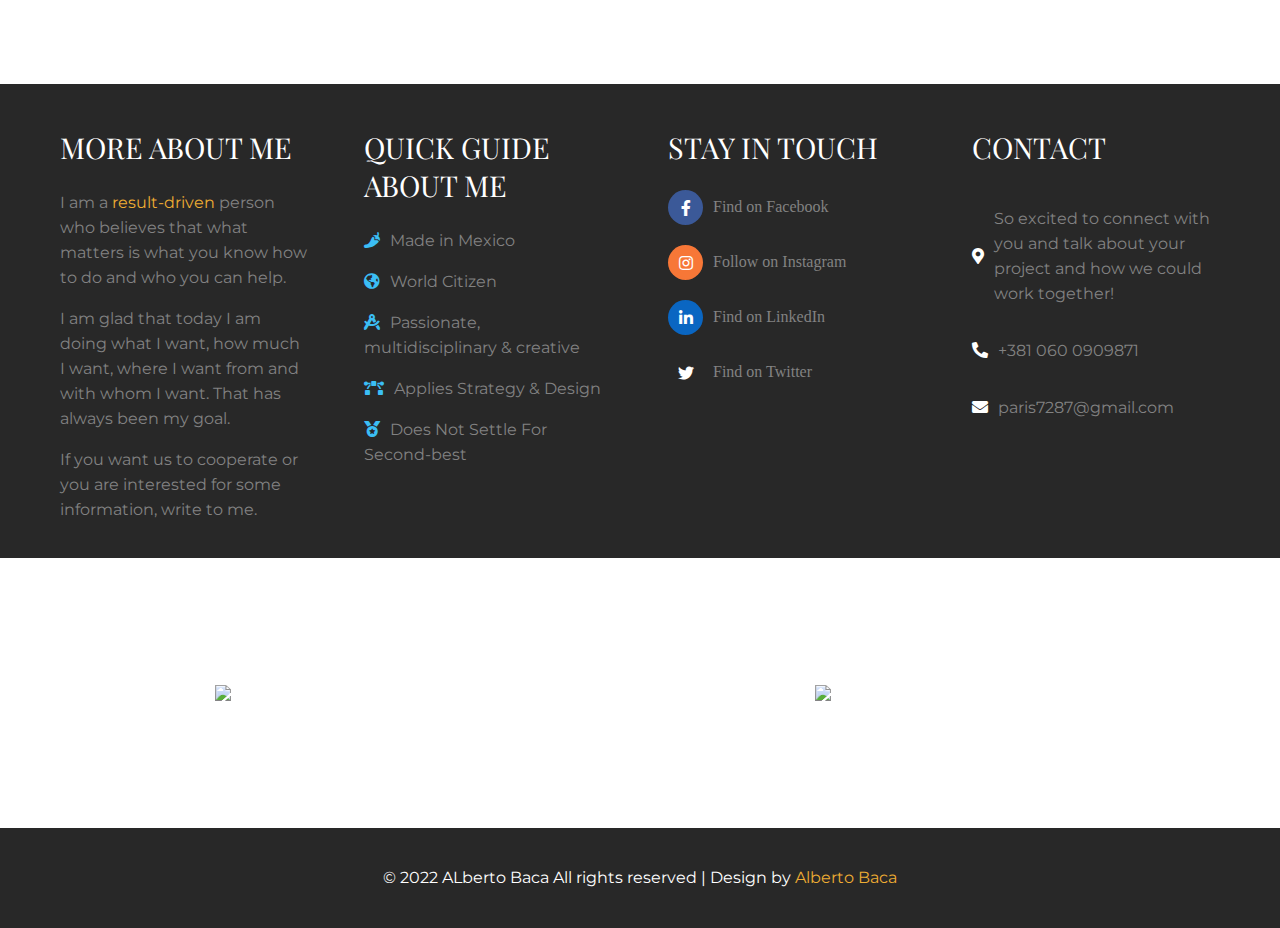
==== commit e3439932: "Update portfolio.html" ====
--- a/portfolio.html
+++ b/portfolio.html
@@ -24,10 +24,10 @@
                     <li class="menu__item"><a href="portfolio.html" class="menu__link"><span>Portfolio</span></a></li>
                     <li class="menu__item"><a href="" class="menu__link"><span>Contact</span></a></li>
                     <div class="nav-social">
-                        <a href="https://www.facebook.com/alberto.baca.94" class="nav-social__item"><i
+                        <a href="https://www.facebook.com/alberto.baca.94" class="nav-social__item" target="_blank"><i
                                 class="fab fa-facebook-f"></i></a>
-                        <a href="" class="nav-social__item"><i class="fab fa-instagram"></i></a>
-                        <a href="https://www.linkedin.com/in/alberto-baca-814433140/" class="nav-social__item"><i
+                        <a href="" class="nav-social__item"><i class="fab fa-instagram" target="_blank"></i></a>
+                        <a href="https://www.linkedin.com/in/alberto-baca-814433140/" class="nav-social__item" target="_blank"><i
                                 class="fab fa-linkedin"></i></a>
                     </div>
                 </ul>
@@ -119,19 +119,19 @@
                 <div class="footer__socials"> 
                     <div class="social-icon">
                         <i class="fab fa-facebook-f"></i>
-                        <a class="social__link" href="https://www.facebook.com/alberto.baca.94">Find on Facebook</a>
+                        <a class="social__link" href="https://www.facebook.com/alberto.baca.94" target="_blank">Find on Facebook</a>
                     </div>
                     <div class="social-icon">
                         <i class="fab fa-instagram"></i>
-                        <a class="social__link" href="">Follow on Instagram</a>
+                        <a class="social__link" href="" target="_blank">Follow on Instagram</a>
                     </div>
                     <div class="social-icon">
                         <i class="fab fa-linkedin-in"></i>
-                        <a class="social__link" href="https://www.linkedin.com/in/alberto-baca-814433140/">Find on LinkedIn</a>
+                        <a class="social__link" href="https://www.linkedin.com/in/alberto-baca-814433140/" target="_blank">Find on LinkedIn</a>
                     </div>
                     <div class="social-icon">
                         <i class="fab fa-twitter"></i>
-                        <a class="social__link" href="">Find on Twitter</a>
+                        <a class="social__link" href="" target="_blank">Find on Twitter</a>
                     </div>
                 </div>
             </div>
--- a/css/styles.css
+++ b/css/styles.css
@@ -215,7 +215,7 @@
 }
 
 .banner-portfolio {
-  background: url(../images/banner.jpg);
+  background: url(../images/Alberto_2.png);
   min-height: 400px;
   position: absolute;
   top: 0;
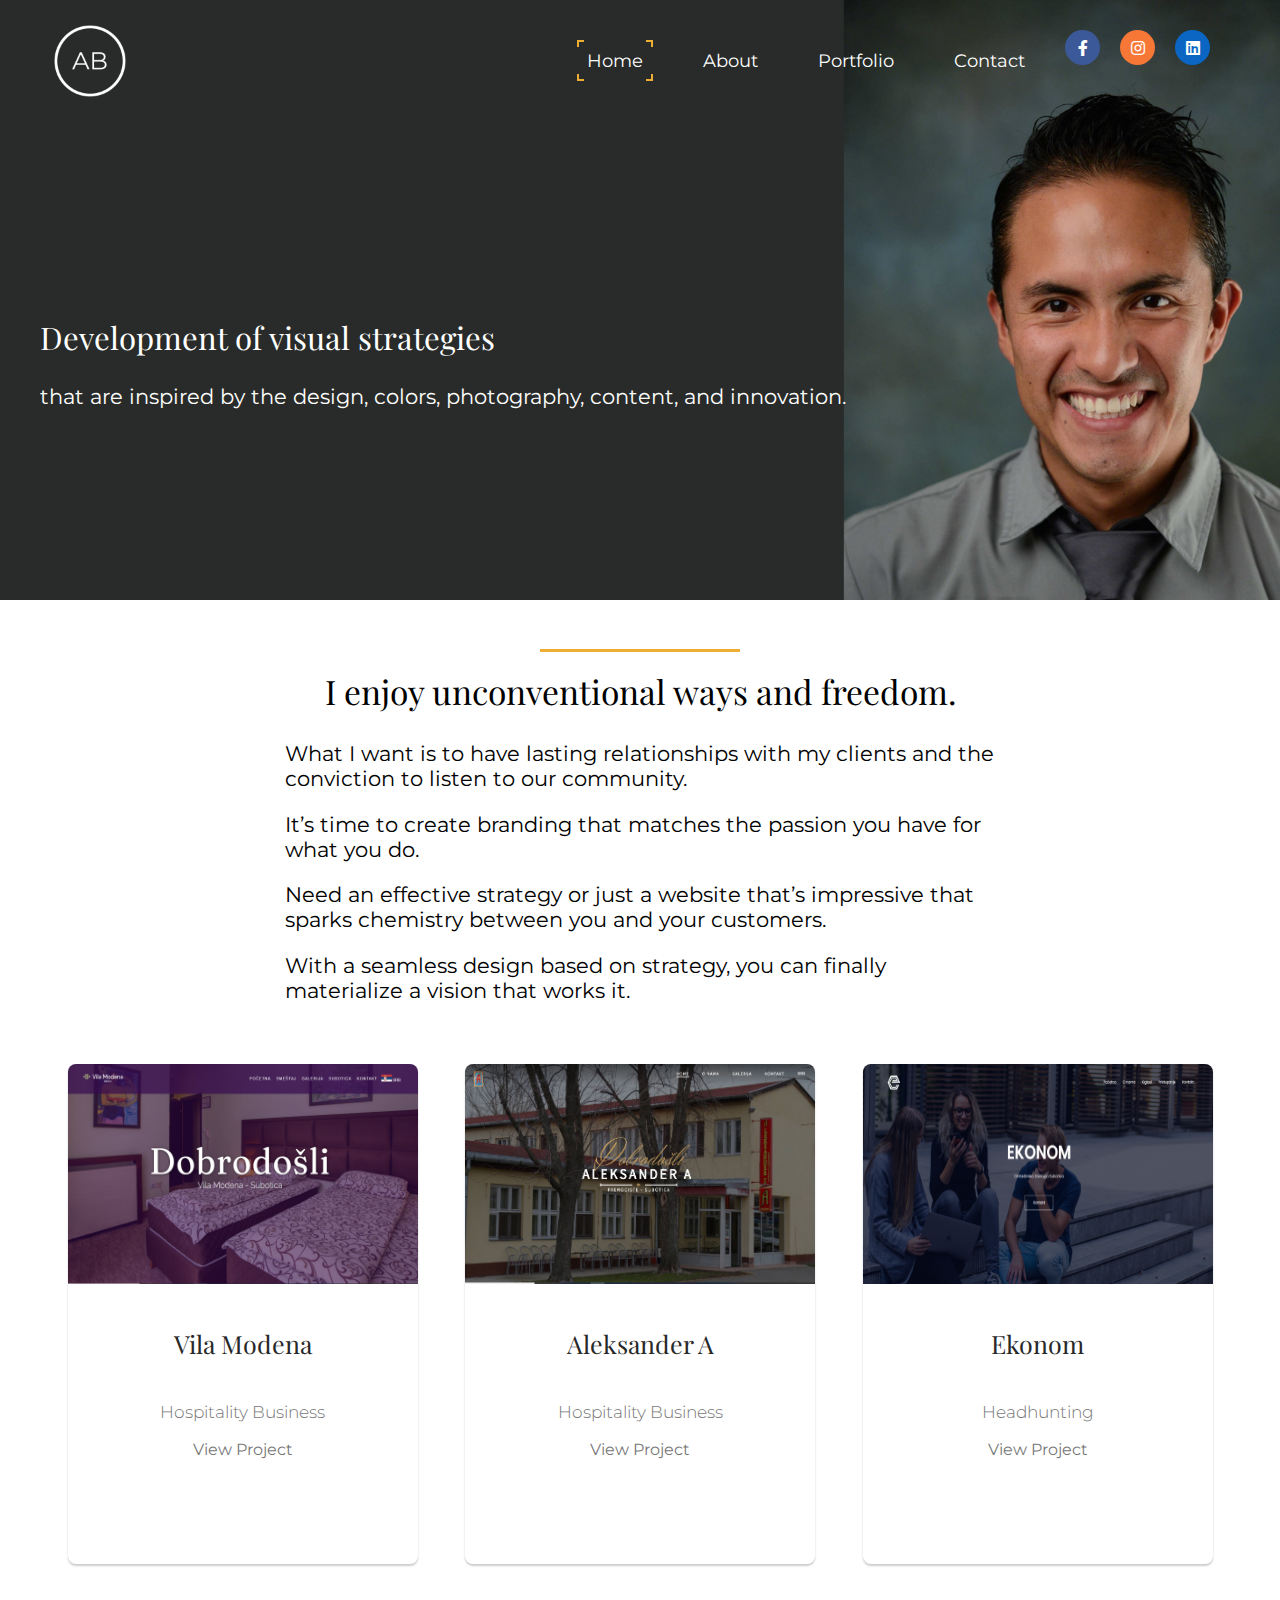
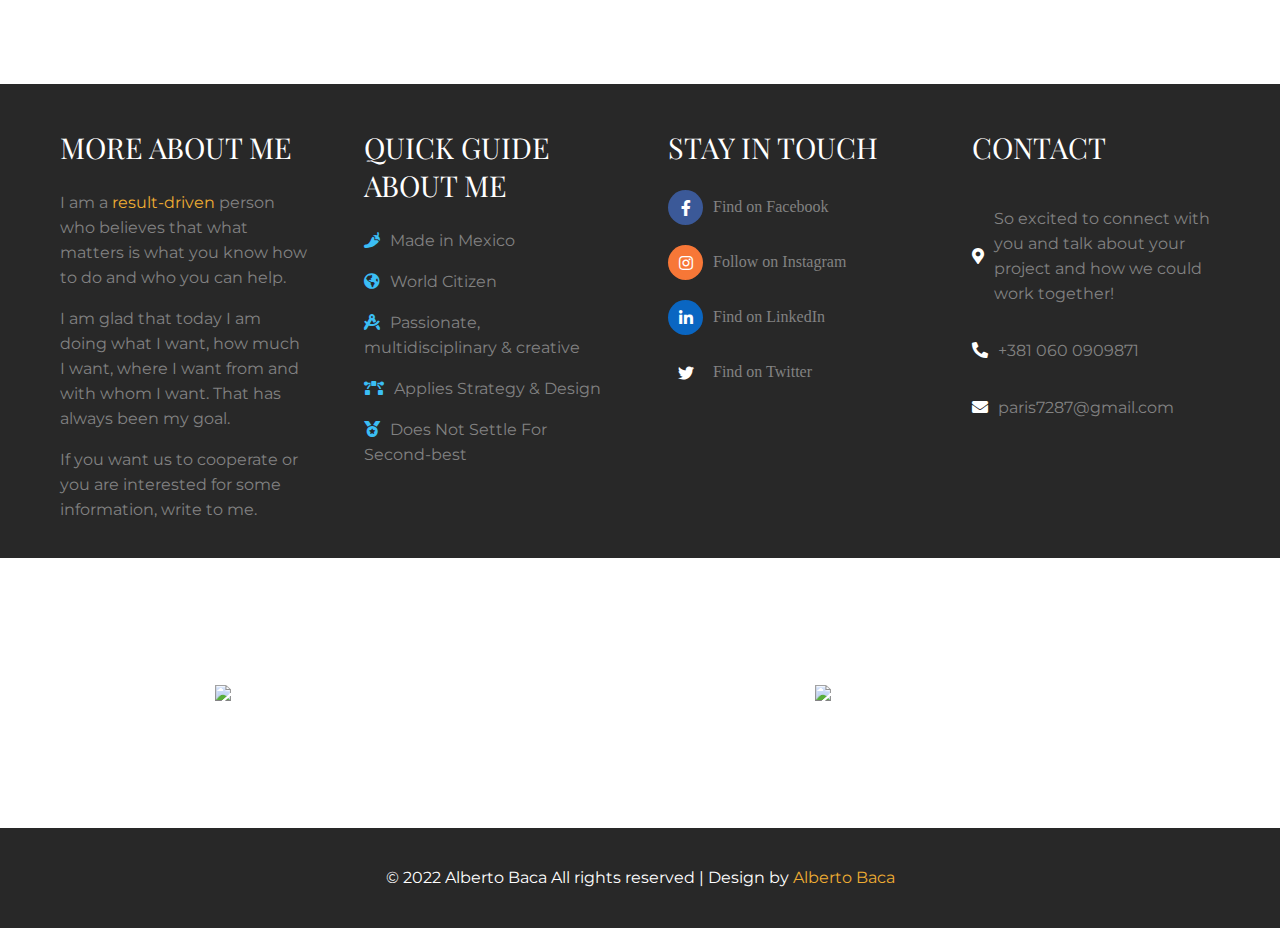
==== commit 07890967: "Update portfolio.html" ====
--- a/portfolio.html
+++ b/portfolio.html
@@ -15,7 +15,9 @@
 <body>
     <header class="main-header">
         <div class="container container--flex">
+            <a href="index.html">
             <img src="./images/Alberto Baca-logos_white.png" class="logo-alberto" alt="Alberto-Baca">
+                </a>
             <nav class="main-nav">
                 <span class="icon-menu" id="btn-menu"><i class="fas fa-bars"></i></span>
                 <ul class="menu" id="menu">
@@ -169,7 +171,7 @@
             </section>
 
            <div class="second-footer">
-            <p class="copy">&copy; 2022 ALberto Baca All rights reserved | Design by <span class="color-span">Alberto Baca</span>
+            <p class="copy">&copy; 2022 Alberto Baca All rights reserved | Design by <span class="color-span">Alberto Baca</span>
             </p>
             </div>
     </footer>
